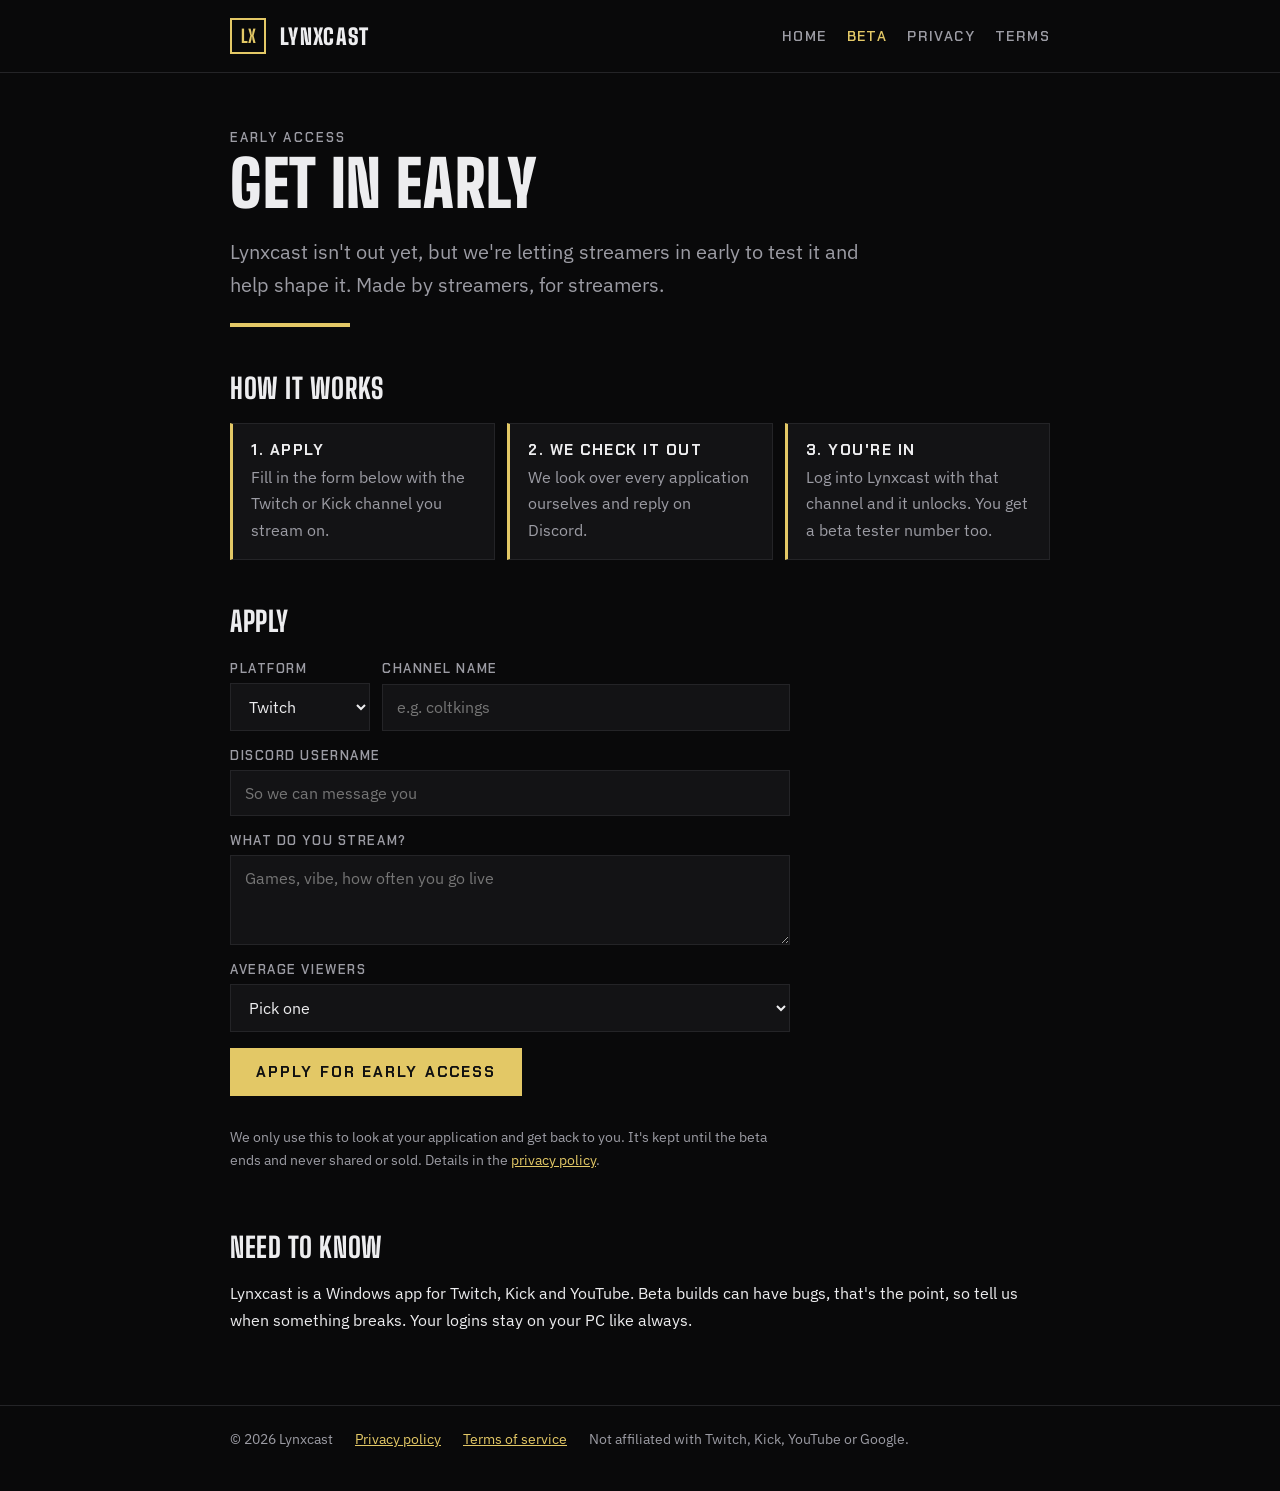
==== beta.html @ 0f1b835f "Early access page (lynxcast.org/beta), Beta menu link, privacy section for applications" ====
<!doctype html>
<html lang="en-GB">
<head>
<meta charset="utf-8">
<meta name="viewport" content="width=device-width, initial-scale=1">
<title>Lynxcast · early access</title>
<meta name="description" content="Get early access to Lynxcast, the all-in-one Windows app for Twitch, Kick and YouTube streamers. Made by streamers, for streamers.">
<link rel="icon" href="favicon.svg" type="image/svg+xml">
<meta property="og:type" content="website">
<meta property="og:site_name" content="Lynxcast">
<meta property="og:url" content="https://lynxcast.org/beta">
<meta property="og:title" content="Lynxcast · get early access">
<meta property="og:description" content="Rewards, sounds, alerts and more for Twitch, Kick and YouTube in one app. Apply for the beta.">
<meta property="og:image" content="https://lynxcast.org/logo.png">
<meta property="og:image:width" content="512">
<meta property="og:image:height" content="512">
<meta name="twitter:card" content="summary">
<meta name="theme-color" content="#E3C866">
<link rel="stylesheet" href="style.css">
<style>
form{display:grid;gap:16px;margin-top:22px;max-width:560px}
label{display:grid;gap:6px;font:600 13px 'Chakra Petch',sans-serif;letter-spacing:.12em;text-transform:uppercase;color:var(--dim)}
input,select,textarea{font:400 16px 'IBM Plex Sans',sans-serif;color:var(--text);background:var(--panel);border:1px solid var(--line);padding:12px 14px;border-radius:0;width:100%}
textarea{min-height:90px;resize:vertical}
input:focus,select:focus,textarea:focus{outline:2px solid var(--gold);outline-offset:-1px}
.row2{display:grid;grid-template-columns:140px 1fr;gap:12px}
.hp{position:absolute;left:-9999px;width:1px;height:1px;overflow:hidden}
button{justify-self:start;font:700 15px 'Chakra Petch',sans-serif;letter-spacing:.14em;text-transform:uppercase;background:var(--gold);color:#111;border:0;padding:14px 26px;cursor:pointer}
button:disabled{opacity:.6;cursor:default}
.msg{padding:14px 18px;border:1px solid var(--line);background:var(--panel)}
.msg.ok{border-left:3px solid var(--gold)}
.msg.bad{border-left:3px solid #E5484D}
.small{font-size:14px;color:var(--dim)}
@media (max-width:600px){.row2{grid-template-columns:1fr}}
</style>
</head>
<body>
<header><div class="wrap">
  <div class="badge">LX</div><a class="brand" href="./">LYNXCAST</a>
  <nav><a href="./">Home</a><a href="beta.html" aria-current="page">Beta</a><a href="privacy.html">Privacy</a><a href="terms.html">Terms</a></nav>
</div></header>

<main class="wrap">
  <p class="eyebrow">Early access</p>
  <h1>Get in early</h1>
  <p class="lead">Lynxcast isn't out yet, but we're letting streamers in early to test it and help shape it. Made by streamers, for streamers.</p>
  <div class="rule"></div>

  <h2>How it works</h2>
  <div class="grid">
    <div class="card"><b>1. Apply</b><span>Fill in the form below with the Twitch or Kick channel you stream on.</span></div>
    <div class="card"><b>2. We check it out</b><span>We look over every application ourselves and reply on Discord.</span></div>
    <div class="card"><b>3. You're in</b><span>Log into Lynxcast with that channel and it unlocks. You get a beta tester number too.</span></div>
  </div>

  <h2>Apply</h2>
  <form id="f" novalidate>
    <div class="row2">
      <label>Platform<select name="platform"><option value="twitch">Twitch</option><option value="kick">Kick</option></select></label>
      <label>Channel name<input name="name" required maxlength="80" placeholder="e.g. coltkings" autocomplete="off"></label>
    </div>
    <label>Discord username<input name="discord" required maxlength="40" placeholder="So we can message you" autocomplete="off"></label>
    <label>What do you stream?<textarea name="streams" maxlength="300" placeholder="Games, vibe, how often you go live"></textarea></label>
    <label>Average viewers<select name="viewers"><option value="">Pick one</option><option>Just starting</option><option>1-10</option><option>10-50</option><option>50-200</option><option>200+</option></select></label>
    <label class="hp" aria-hidden="true">Website<input name="website" tabindex="-1" autocomplete="off"></label>
    <button id="go" type="submit">Apply for early access</button>
    <div id="out" class="msg" hidden role="status"></div>
    <p class="small">We only use this to look at your application and get back to you. It's kept until the beta ends and never shared or sold. Details in the <a href="privacy.html#beta">privacy policy</a>.</p>
  </form>

  <h2>Need to know</h2>
  <p>Lynxcast is a Windows app for Twitch, Kick and YouTube. Beta builds can have bugs, that's the point, so tell us when something breaks. Your logins stay on your PC like always.</p>
</main>

<footer><div class="wrap">
  <span>© 2026 Lynxcast</span><a href="privacy.html">Privacy policy</a><a href="terms.html">Terms of service</a>
  <span>Not affiliated with Twitch, Kick, YouTube or Google.</span>
</div></footer>
<script>
const f = document.getElementById('f'), out = document.getElementById('out'), go = document.getElementById('go');
const show = (ok, text) => { out.hidden = false; out.className = 'msg ' + (ok ? 'ok' : 'bad'); out.textContent = text; };
f.addEventListener('submit', async (e) => {
  e.preventDefault();
  const d = Object.fromEntries(new FormData(f));
  if (!d.name.trim()) return show(false, 'Add your channel name.');
  if (!d.discord.trim()) return show(false, 'Add your Discord username so we can reach you.');
  go.disabled = true; go.textContent = 'Sending…';
  try {
    const r = await fetch('https://squad-redeems-relay.coltkings.workers.dev/beta/apply', { method: 'POST', headers: { 'content-type': 'application/json' }, body: JSON.stringify(d) });
    const j = await r.json().catch(() => ({}));
    if (!r.ok) throw new Error(j.error || 'Something went wrong, try again in a minute.');
    f.querySelectorAll('input,select,textarea,button').forEach((x) => (x.disabled = true));
    show(true, j.already === 'approved' ? "You're already in! Log into Lynxcast with that channel." : j.already === 'pending' ? "You've already applied, hang tight. We'll message you on Discord." : "You're on the list! We'll message you on Discord when you're in.");
    go.textContent = 'Sent';
  } catch (err) { show(false, err.message); go.disabled = false; go.textContent = 'Apply for early access'; }
});
</script>
</body>
</html>
---- style.css ----
@import url('https://fonts.googleapis.com/css2?family=Big+Shoulders+Display:wght@700;800;900&family=Chakra+Petch:wght@500;600;700&family=IBM+Plex+Sans:wght@400;500;600&display=swap');
:root{--bg:#09090A;--panel:#131315;--line:#242427;--text:#EDEDEF;--dim:#9C9CA4;--gold:#E3C866}
*{box-sizing:border-box}
html{background:var(--bg)}
body{margin:0;color:var(--text);font:400 16px/1.65 'IBM Plex Sans',system-ui,sans-serif}
a{color:var(--gold)}
.wrap{max-width:860px;margin:0 auto;padding:0 20px}
header{border-bottom:1px solid var(--line)}
header .wrap{display:flex;align-items:center;gap:14px;height:72px}
.badge{width:36px;height:36px;border:2px solid var(--gold);display:grid;place-items:center;font:800 18px 'Big Shoulders Display',sans-serif;color:var(--gold)}
.brand{font:900 22px 'Big Shoulders Display',sans-serif;letter-spacing:.06em;text-decoration:none;color:var(--text)}
nav{margin-left:auto;display:flex;gap:20px}
nav a{color:var(--dim);text-decoration:none;font:600 14px 'Chakra Petch',sans-serif;letter-spacing:.1em;text-transform:uppercase}
nav a:hover,nav a[aria-current]{color:var(--gold)}
.eyebrow{font:600 13px 'Chakra Petch',sans-serif;letter-spacing:.16em;text-transform:uppercase;color:var(--dim);margin:56px 0 8px}
h1{font:900 64px/.95 'Big Shoulders Display',sans-serif;letter-spacing:.01em;margin:0 0 18px;text-transform:uppercase}
h2{font:800 28px 'Big Shoulders Display',sans-serif;letter-spacing:.02em;margin:44px 0 10px;text-transform:uppercase}
h3{font:600 17px 'Chakra Petch',sans-serif;letter-spacing:.08em;text-transform:uppercase;margin:24px 0 4px}
.lead{font-size:20px;color:var(--dim);max-width:640px}
.rule{height:4px;width:120px;background:var(--gold);margin:22px 0 0}
.grid{display:grid;grid-template-columns:repeat(auto-fit,minmax(240px,1fr));gap:12px;margin-top:18px}
.card{background:var(--panel);border:1px solid var(--line);border-left:3px solid var(--gold);padding:16px 18px}
.card b{display:block;font:700 15px 'Chakra Petch',sans-serif;letter-spacing:.1em;text-transform:uppercase;margin-bottom:4px}
.card span{color:var(--dim);font-size:16px}
.note{background:var(--panel);border:1px solid var(--line);padding:14px 18px;margin-top:22px;color:var(--dim)}
table{width:100%;border-collapse:collapse;margin-top:10px;font-size:16px}
th,td{text-align:left;vertical-align:top;padding:10px 12px;border-bottom:1px solid var(--line)}
th{font:600 13px 'Chakra Petch',sans-serif;letter-spacing:.12em;text-transform:uppercase;color:var(--dim)}
code{background:var(--panel);padding:1px 6px;font-size:15px}
footer{border-top:1px solid var(--line);margin-top:72px;padding:22px 0 40px;color:var(--dim);font-size:14px}
footer .wrap{display:flex;flex-wrap:wrap;gap:8px 22px}
@media (max-width:600px){h1{font-size:48px}nav{gap:14px}header .wrap{height:auto;padding:14px 20px;flex-wrap:wrap}}
.cta{display:inline-block;margin-top:6px;font:700 15px 'Chakra Petch',sans-serif;letter-spacing:.14em;text-transform:uppercase;background:var(--gold);color:#111;text-decoration:none;padding:14px 26px}
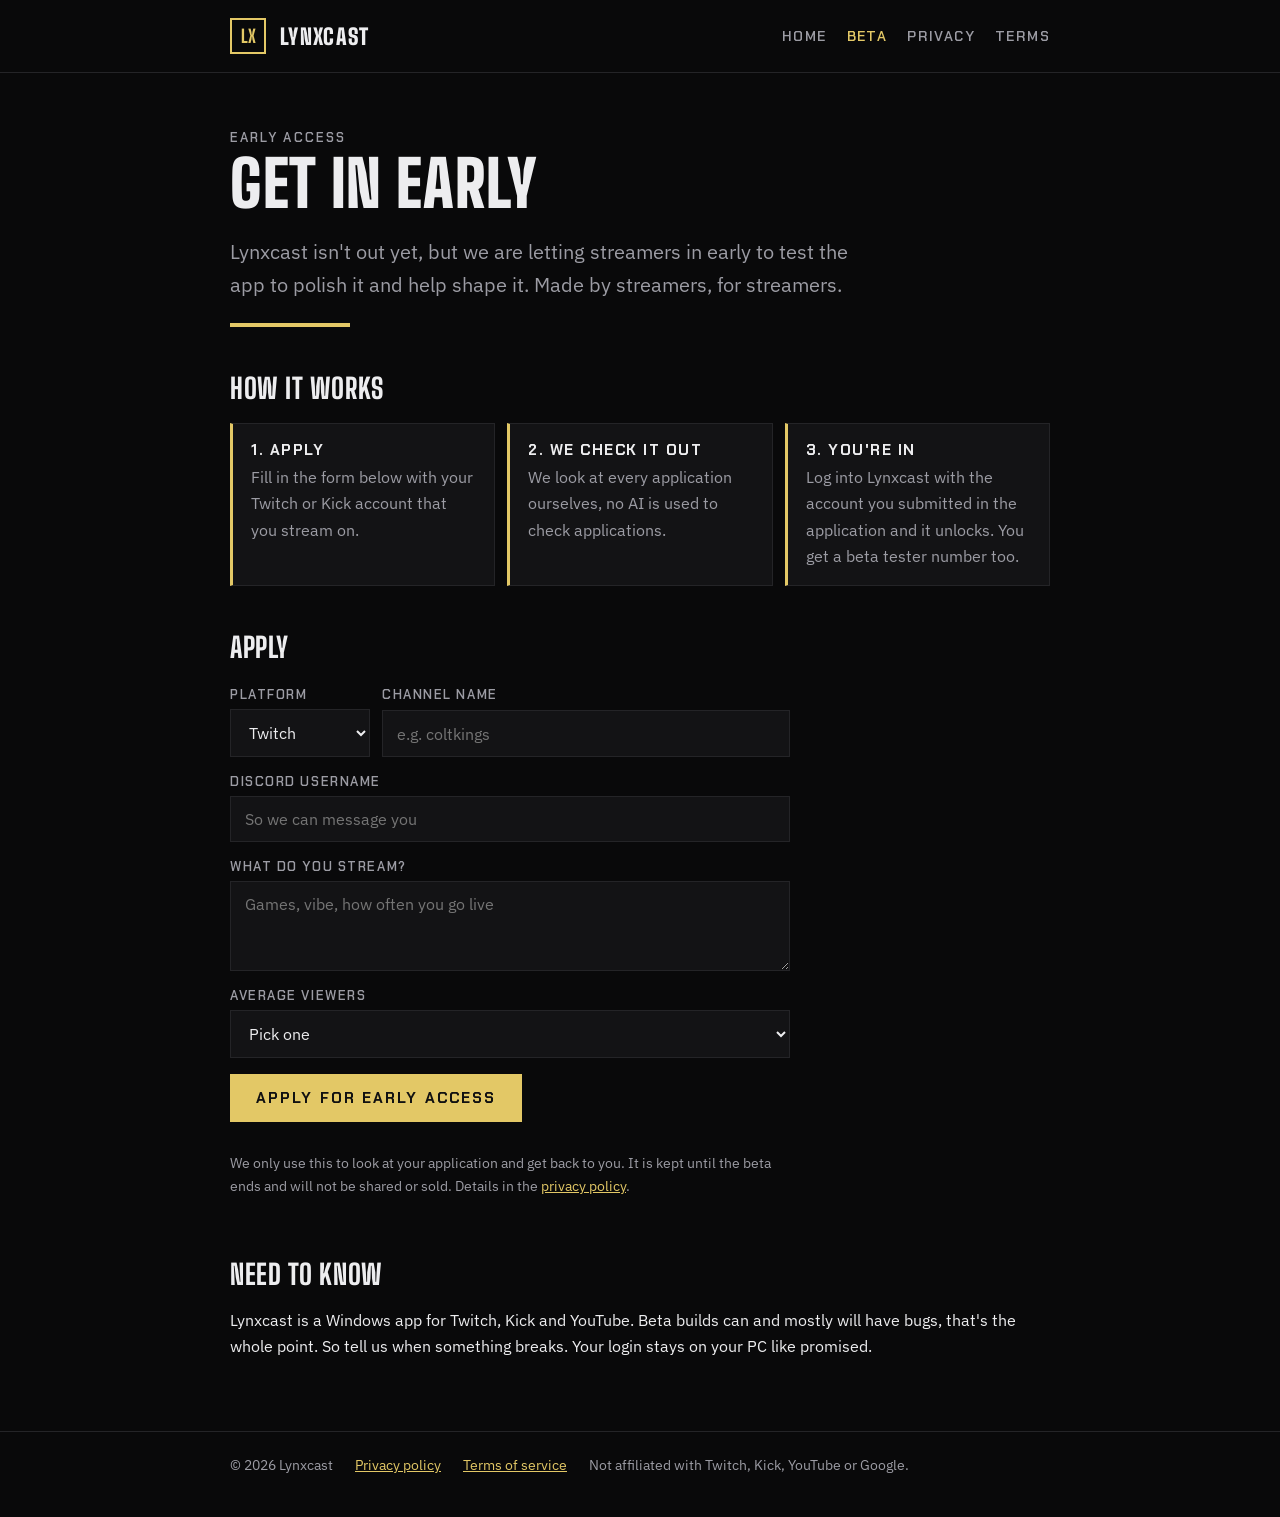
==== commit c0087b26: "Beta page + privacy wording from ColtKingS" ====
--- a/beta.html
+++ b/beta.html
@@ -43,14 +43,14 @@
 <main class="wrap">
   <p class="eyebrow">Early access</p>
   <h1>Get in early</h1>
-  <p class="lead">Lynxcast isn't out yet, but we're letting streamers in early to test it and help shape it. Made by streamers, for streamers.</p>
+  <p class="lead">Lynxcast isn't out yet, but we are letting streamers in early to test the app to polish it and help shape it. Made by streamers, for streamers.</p>
   <div class="rule"></div>
 
   <h2>How it works</h2>
   <div class="grid">
-    <div class="card"><b>1. Apply</b><span>Fill in the form below with the Twitch or Kick channel you stream on.</span></div>
-    <div class="card"><b>2. We check it out</b><span>We look over every application ourselves and reply on Discord.</span></div>
-    <div class="card"><b>3. You're in</b><span>Log into Lynxcast with that channel and it unlocks. You get a beta tester number too.</span></div>
+    <div class="card"><b>1. Apply</b><span>Fill in the form below with your Twitch or Kick account that you stream on.</span></div>
+    <div class="card"><b>2. We check it out</b><span>We look at every application ourselves, no AI is used to check applications.</span></div>
+    <div class="card"><b>3. You're in</b><span>Log into Lynxcast with the account you submitted in the application and it unlocks. You get a beta tester number too.</span></div>
   </div>
 
   <h2>Apply</h2>
@@ -65,11 +65,11 @@
     <label class="hp" aria-hidden="true">Website<input name="website" tabindex="-1" autocomplete="off"></label>
     <button id="go" type="submit">Apply for early access</button>
     <div id="out" class="msg" hidden role="status"></div>
-    <p class="small">We only use this to look at your application and get back to you. It's kept until the beta ends and never shared or sold. Details in the <a href="privacy.html#beta">privacy policy</a>.</p>
+    <p class="small">We only use this to look at your application and get back to you. It is kept until the beta ends and will not be shared or sold. Details in the <a href="privacy.html#beta">privacy policy</a>.</p>
   </form>
 
   <h2>Need to know</h2>
-  <p>Lynxcast is a Windows app for Twitch, Kick and YouTube. Beta builds can have bugs, that's the point, so tell us when something breaks. Your logins stay on your PC like always.</p>
+  <p>Lynxcast is a Windows app for Twitch, Kick and YouTube. Beta builds can and mostly will have bugs, that's the whole point. So tell us when something breaks. Your login stays on your PC like promised.</p>
 </main>
 
 <footer><div class="wrap">
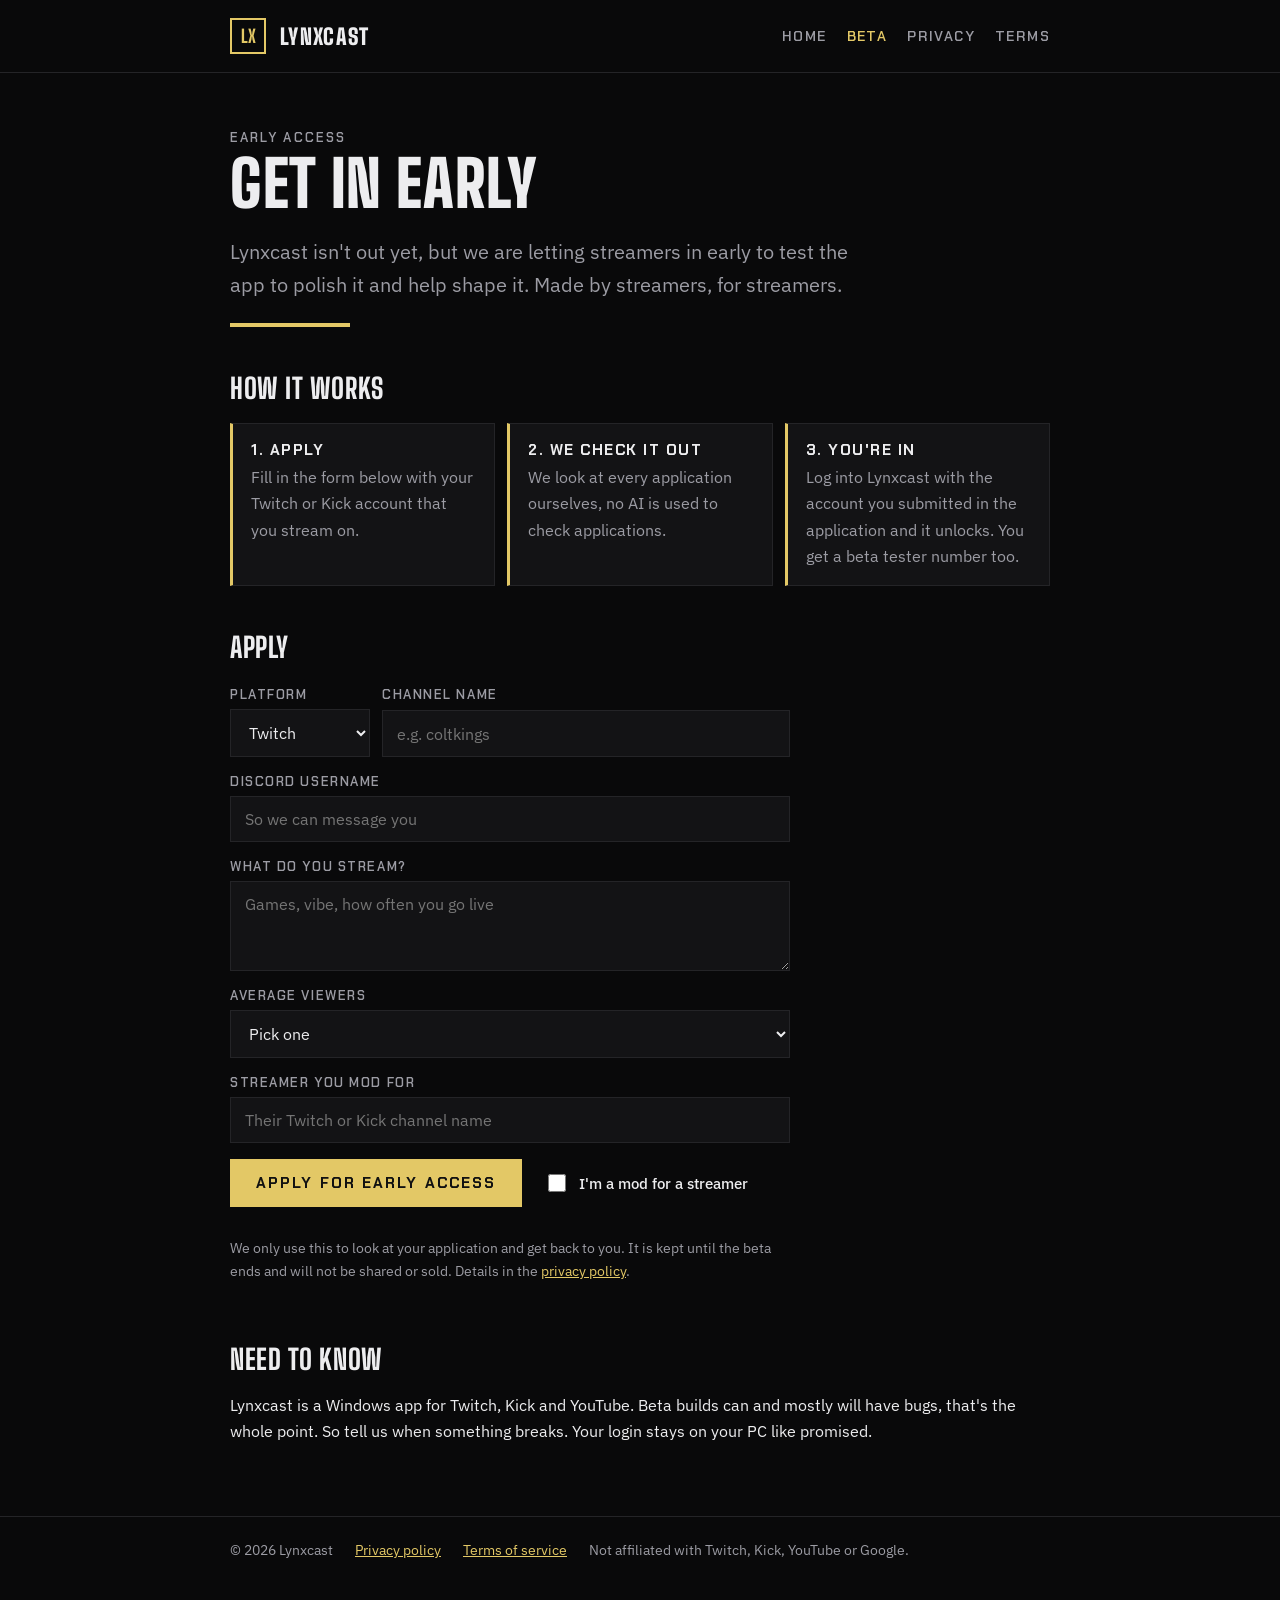
==== commit 0003be9c: "Beta form: 'I'm a mod for a streamer' option" ====
--- a/beta.html
+++ b/beta.html
@@ -25,6 +25,9 @@
 input:focus,select:focus,textarea:focus{outline:2px solid var(--gold);outline-offset:-1px}
 .row2{display:grid;grid-template-columns:140px 1fr;gap:12px}
 .hp{position:absolute;left:-9999px;width:1px;height:1px;overflow:hidden}
+.go-row{display:flex;flex-wrap:wrap;align-items:center;gap:14px 22px}
+label.tick{display:flex;align-items:center;gap:10px;font:500 15px 'IBM Plex Sans',sans-serif;letter-spacing:0;text-transform:none;color:var(--text);cursor:pointer}
+label.tick input{width:18px;height:18px;padding:0;accent-color:var(--gold);cursor:pointer}
 button{justify-self:start;font:700 15px 'Chakra Petch',sans-serif;letter-spacing:.14em;text-transform:uppercase;background:var(--gold);color:#111;border:0;padding:14px 26px;cursor:pointer}
 button:disabled{opacity:.6;cursor:default}
 .msg{padding:14px 18px;border:1px solid var(--line);background:var(--panel)}
@@ -32,15 +35,19 @@
 .msg.bad{border-left:3px solid #E5484D}
 .small{font-size:14px;color:var(--dim)}
 @media (max-width:600px){.row2{grid-template-columns:1fr}}
+.beta-wait #beta-open{visibility:hidden}
+a.card.soc{text-decoration:none;color:var(--text);display:block}
+a.card.soc:hover{border-color:var(--gold)}
 </style>
 </head>
 <body>
 <header><div class="wrap">
   <div class="badge">LX</div><a class="brand" href="./">LYNXCAST</a>
-  <nav><a href="./">Home</a><a href="beta.html" aria-current="page">Beta</a><a href="privacy.html">Privacy</a><a href="terms.html">Terms</a></nav>
+  <nav><a href="./">Home</a><a href="beta" aria-current="page">Beta</a><a href="privacy">Privacy</a><a href="terms">Terms</a></nav>
 </div></header>
 
 <main class="wrap">
+<div id="beta-open">
   <p class="eyebrow">Early access</p>
   <h1>Get in early</h1>
   <p class="lead">Lynxcast isn't out yet, but we are letting streamers in early to test the app to polish it and help shape it. Made by streamers, for streamers.</p>
@@ -63,25 +70,46 @@
     <label>What do you stream?<textarea name="streams" maxlength="300" placeholder="Games, vibe, how often you go live"></textarea></label>
     <label>Average viewers<select name="viewers"><option value="">Pick one</option><option>Just starting</option><option>1-10</option><option>10-50</option><option>50-200</option><option>200+</option></select></label>
     <label class="hp" aria-hidden="true">Website<input name="website" tabindex="-1" autocomplete="off"></label>
-    <button id="go" type="submit">Apply for early access</button>
+    <label id="modbox" hidden>Streamer you mod for<input name="modFor" maxlength="80" placeholder="Their Twitch or Kick channel name" autocomplete="off"></label>
+    <div class="go-row">
+      <button id="go" type="submit">Apply for early access</button>
+      <label class="tick"><input type="checkbox" name="mod" id="mod"> I'm a mod for a streamer</label>
+    </div>
     <div id="out" class="msg" hidden role="status"></div>
-    <p class="small">We only use this to look at your application and get back to you. It is kept until the beta ends and will not be shared or sold. Details in the <a href="privacy.html#beta">privacy policy</a>.</p>
+    <p class="small">We only use this to look at your application and get back to you. It is kept until the beta ends and will not be shared or sold. Details in the <a href="privacy#beta">privacy policy</a>.</p>
   </form>
 
   <h2>Need to know</h2>
   <p>Lynxcast is a Windows app for Twitch, Kick and YouTube. Beta builds can and mostly will have bugs, that's the whole point. So tell us when something breaks. Your login stays on your PC like promised.</p>
+</div>
+
+<div id="beta-closed" hidden>
+  <p class="eyebrow">Early access</p>
+  <h1 id="closed-title">Doors are shut (for now)</h1>
+  <p class="lead" id="closed-msg"></p>
+  <div class="rule"></div>
+  <h2>Keep up with it</h2>
+  <div class="grid">
+    <a class="card soc" href="https://twitch.tv/coltkings"><b>Twitch</b><span>twitch.tv/coltkings, where updates get announced first</span></a>
+    <a class="card soc" href="https://youtube.com/@Mehboii"><b>YouTube</b><span>@Mehboii</span></a>
+    <a class="card soc" href="./"><b>Lynxcast</b><span>Back to the home page</span></a>
+  </div>
+</div>
 </main>
 
 <footer><div class="wrap">
-  <span>© 2026 Lynxcast</span><a href="privacy.html">Privacy policy</a><a href="terms.html">Terms of service</a>
+  <span>© 2026 Lynxcast</span><a href="privacy">Privacy policy</a><a href="terms">Terms of service</a>
   <span>Not affiliated with Twitch, Kick, YouTube or Google.</span>
 </div></footer>
 <script>
 const f = document.getElementById('f'), out = document.getElementById('out'), go = document.getElementById('go');
 const show = (ok, text) => { out.hidden = false; out.className = 'msg ' + (ok ? 'ok' : 'bad'); out.textContent = text; };
+document.getElementById('mod').addEventListener('change', (e) => { const box = document.getElementById('modbox'); box.hidden = !e.target.checked; if (e.target.checked) box.querySelector('input').focus(); });
 f.addEventListener('submit', async (e) => {
   e.preventDefault();
   const d = Object.fromEntries(new FormData(f));
+  d.mod = document.getElementById('mod').checked;
+  if (d.mod && !String(d.modFor || '').trim()) return show(false, 'Type the streamer you mod for.');
   if (!d.name.trim()) return show(false, 'Add your channel name.');
   if (!d.discord.trim()) return show(false, 'Add your Discord username so we can reach you.');
   go.disabled = true; go.textContent = 'Sending…';
@@ -95,5 +123,6 @@
   } catch (err) { show(false, err.message); go.disabled = false; go.textContent = 'Apply for early access'; }
 });
 </script>
+<script src="beta-status.js"></script>
 </body>
 </html>
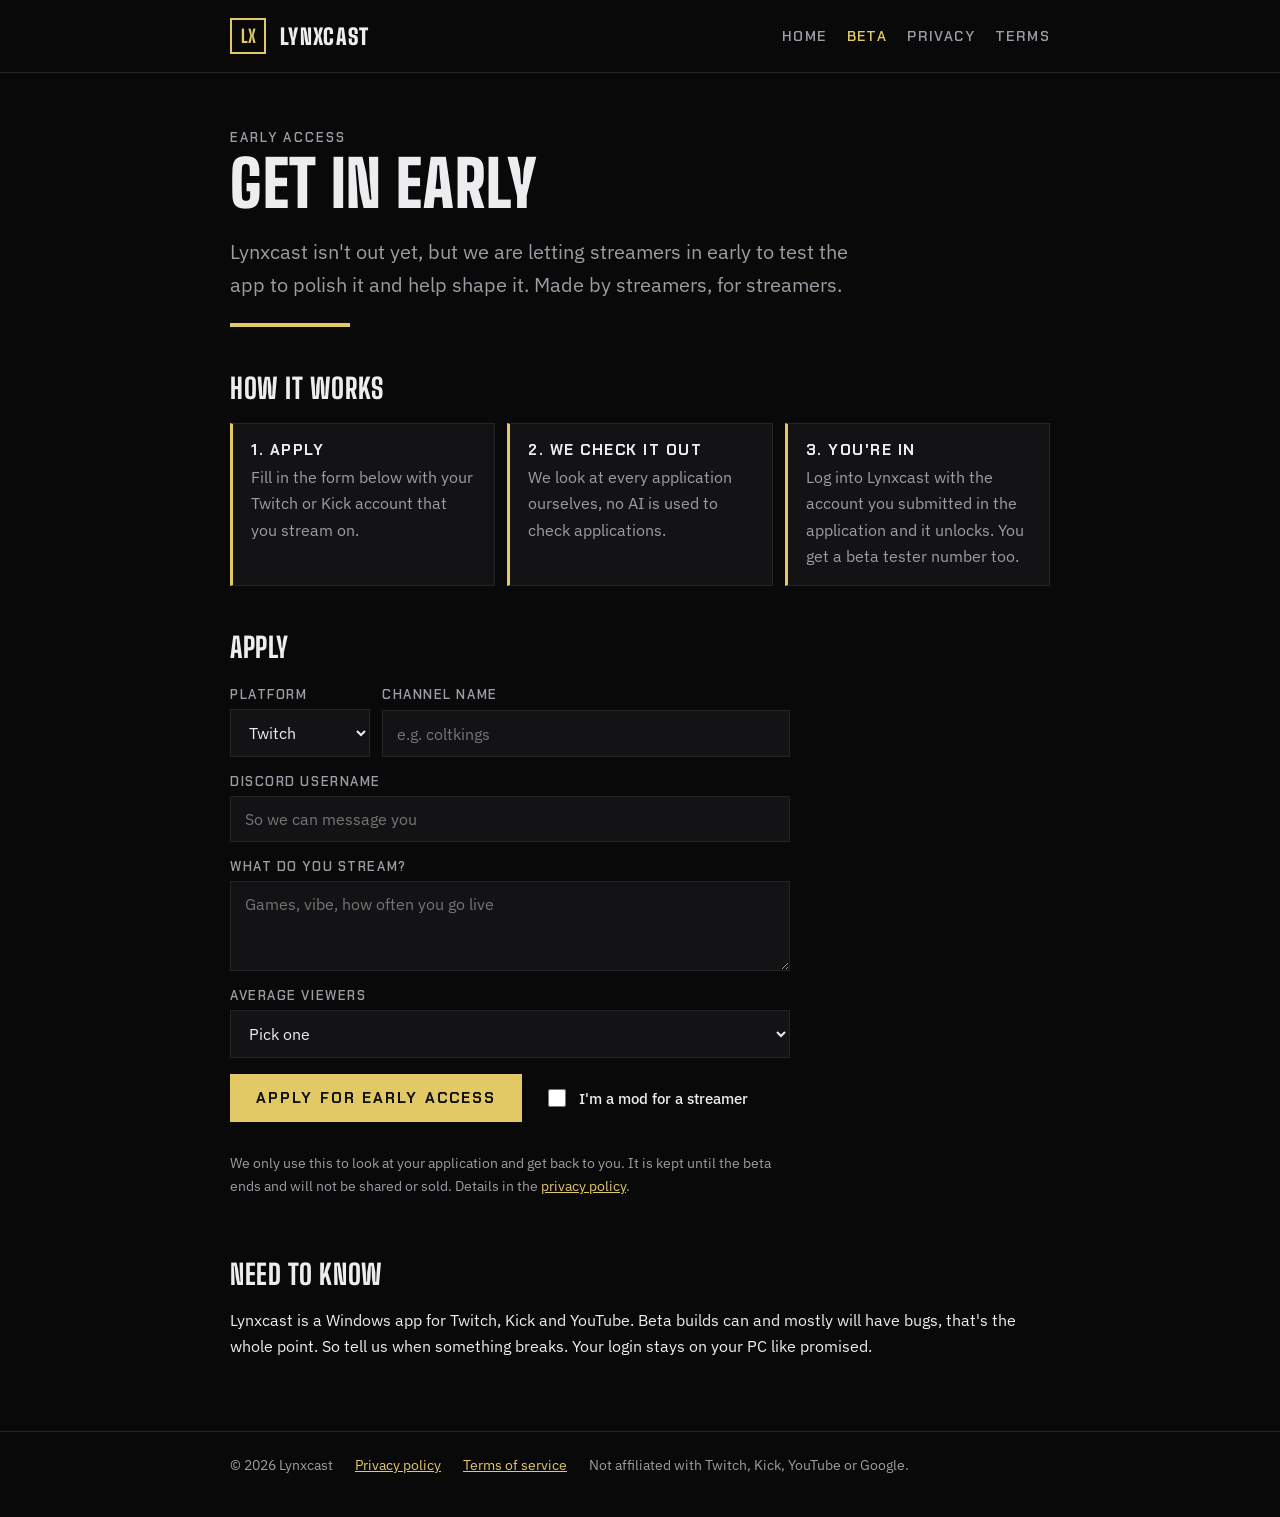
==== commit fb1f1fbc: "Beta form: streamer box only shows when the mod box is ticked" ====
--- a/beta.html
+++ b/beta.html
@@ -25,6 +25,7 @@
 input:focus,select:focus,textarea:focus{outline:2px solid var(--gold);outline-offset:-1px}
 .row2{display:grid;grid-template-columns:140px 1fr;gap:12px}
 .hp{position:absolute;left:-9999px;width:1px;height:1px;overflow:hidden}
+[hidden]{display:none!important}
 .go-row{display:flex;flex-wrap:wrap;align-items:center;gap:14px 22px}
 label.tick{display:flex;align-items:center;gap:10px;font:500 15px 'IBM Plex Sans',sans-serif;letter-spacing:0;text-transform:none;color:var(--text);cursor:pointer}
 label.tick input{width:18px;height:18px;padding:0;accent-color:var(--gold);cursor:pointer}
